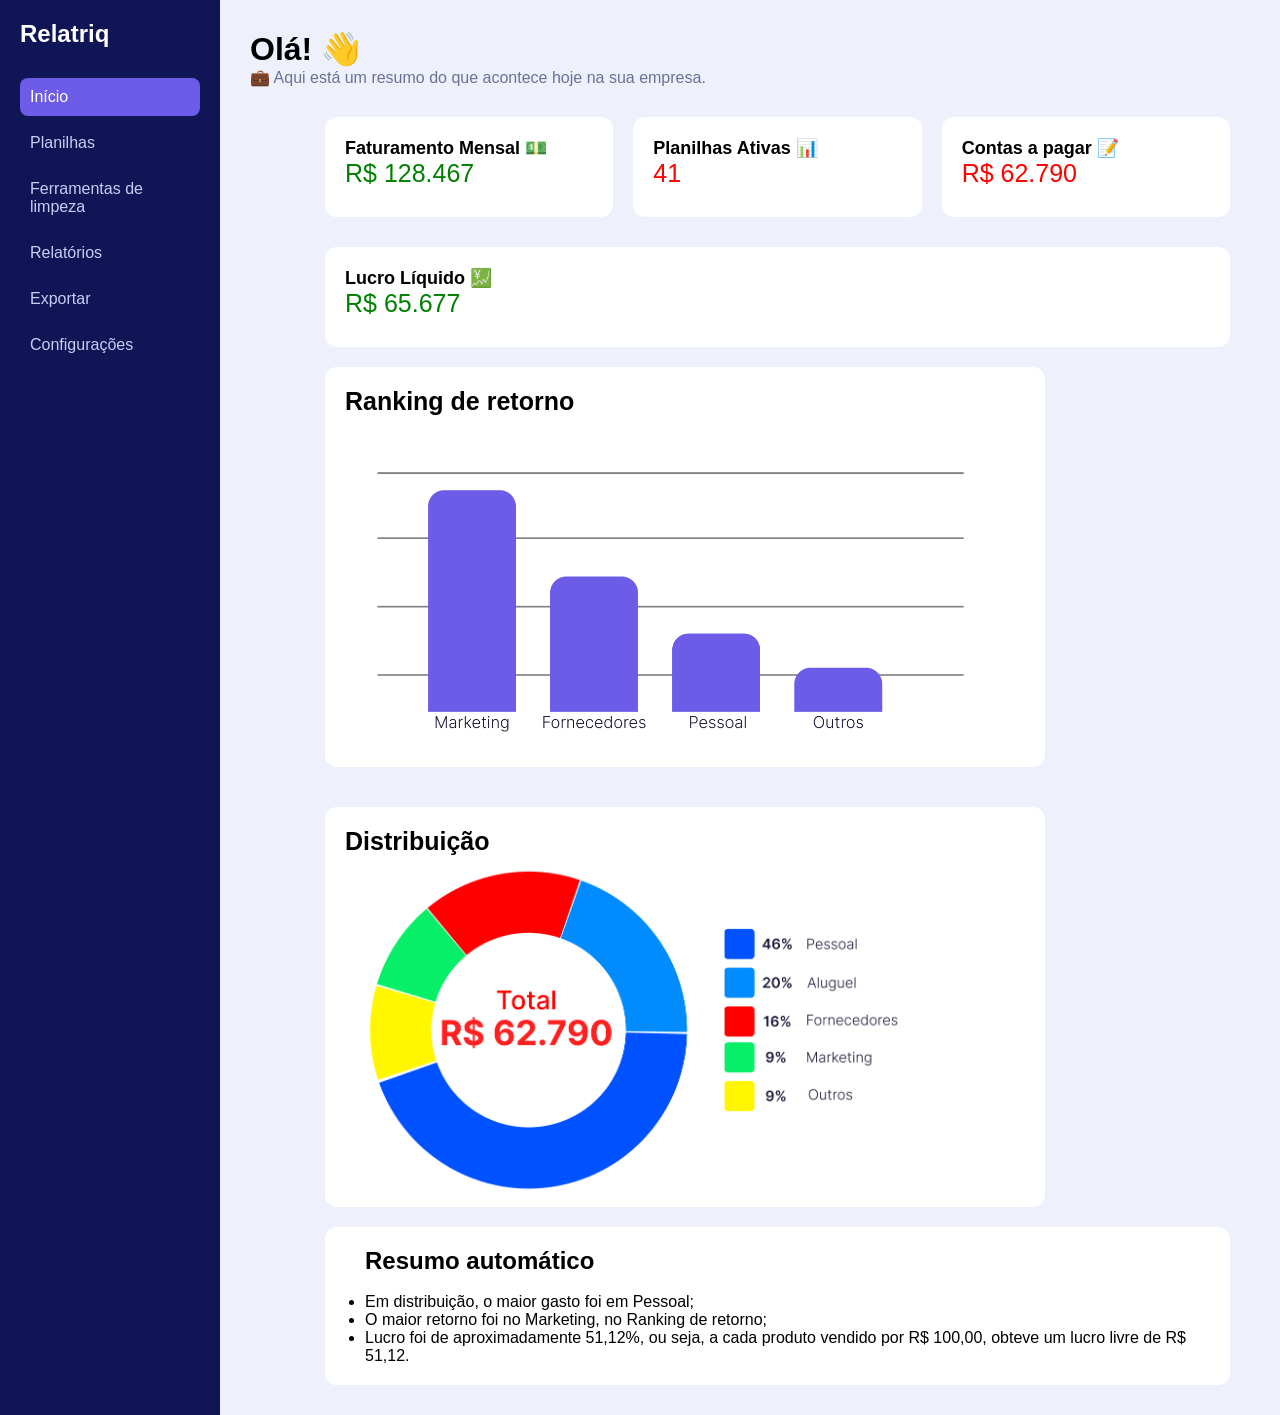
==== index.html @ 9a63e366 "coloquei nas pastas" ====
<!doctype html>
<html lang="pt-BR">
  <head>
    <meta charset="UTF-8" />
    <meta name="viewport" content="width=device-width, initial-scale=1.0" />
    <title>Relatriq - Início</title>
    <link rel="stylesheet" href="CSS/inicio.css"/>
    <link rel="stylesheet" href="CSS/main.css"/>
  </head>

  <body>

    <input type="checkbox" id="menu-toggle" class="menu-toggle" aria-label="Abrir menu" />
    <label for="menu-toggle" class="menu-botao" aria-hidden="true"></label>
    <label for="menu-toggle" class="menu-fundo" aria-hidden="true"></label>
    <!-- Menu lateral -->
    <aside class="menu">
      <h2 class="logo">Relatriq</h2>
      <ul>
        <li><a href="index.html" class="ativo">Início</a></li>
        <li><a href="planilhas.html">Planilhas</a></li>
        <li><a href="limpeza.html">Ferramentas de limpeza</a></li>
        <li><a href="relatorio.html">Relatórios</a></li>
        <li><a href="exportar.html">Exportar</a></li>
        <li><a href="configuracoes.html">Configurações</a></li>
      </ul>
    </aside>

    <!-- Conteúdo da página -->
    <main class="conteudo">
      <h1>Olá! 👋</h1>
      <p class="subtitulo">
        💼 Aqui está um resumo do que acontece hoje na sua empresa.
      </p>

      <div class="cards-container">
          <div class="card">
            <p class="tilPrinc">Faturamento Mensal 💵</p>
            <p class="plan">R$ 128.467</p>
          </div>

          <div class="card">
            <p class="tilPrinc">Planilhas Ativas 📊</p>
            <p class="lin">41</p>
          </div>

          <div class="card">
            <p class="tilPrinc">Contas a pagar 📝</p>
            <p class="lin">R$ 62.790</p>
          </div>

          <div class="card">
            <p class="tilPrinc">Lucro Líquido 💹</p>
            <p class="plan">R$ 65.677</p>
          </div>
      </div>



      <div class="caixaSupe-fundo">
        <div class="caixaSupe">
          <p class="tilQua">Ranking de retorno</p>
          <img src="assets/Ranking_de_retorno.png" alt="Imagem provisoria de gravico de colunas" class="img">
        </div>

        <div class="caixaSupe">
          <p class="tilQua">Distribuição</p>
          <img src="assets/Grafico_provisorio.png" alt="Imagem provisoria de grafico de pizza" class="img">
        </div>
     </div>

      <div class="caixaInfe">
        <div class="texto">
        <h2>Resumo automático</h2><br>
          <ul>
            <li> Em distribuição, o maior gasto foi em Pessoal;</li>
            <li> O maior retorno foi no Marketing, no Ranking de retorno;</li>
            <li> Lucro foi de aproximadamente 51,12%, ou seja, a cada produto vendido por R$ 100,00, obteve um lucro livre de R$ 51,12.</li>
          </ul>
        </div>
      </div>
      

    </main>
  </body>
</html>
---- CSS/inicio.css ----
.menu {
  color: rgb(130, 0, 252);
}



.cards-container {
  display: flex; /*coloca os cards lado a lado*/
  flex-wrap: wrap; /* se não couber, passa para a linha de baixo*/
  gap: 20px; /* ajusta o espaço entre os quadrados*/
  margin-left: 75px; /* ajusta a distância do quadrado para a esquerda*/
  
}



.card {
  background-color: white; /*Cor do fundo dos quadrados*/
  width: 350px; /*Largura fixa do quadrado*/
  height: 100px; /*Altura fixa do quadrado*/
  padding: 20px; /*Aqui ajusta o tamanho do quadrado*/
  border-radius: 12px; /*Aqui é para deixar a borda arredondada*/
  margin-top: 10px; /*Aqui é a distância dos quadrados*/
  transition: 0.5s; /*Aqui é para deixar o quadrado mais suave quando passar o mouse por cima*/
}



.card:hover{
    scale: 105%; /*Aqui é para aumentar o tamanho do quadrado quando passar o mouse por cima*/
    box-shadow: 
      2px /*deslocamento horizontal (0 deixa a sombra centralizada)*/
      2px /*deslocamento vertical (empurra a sombra para baixo)*/
      5px /*desfoque (quanto maior, mais suave e espalhada)*/
      rgb(130, 0, 252); /*Cor*/
}



.tilPrinc{ /*Esta classe é para deixar a frase "Planilhas carregadas" em negrito*/

    font-weight: bold; /*deixa a frase em negrito*/
    font-size: 18px; /*aqui é para aumentar o tamanho da frase*/
}



.plan{ /*Esta classe é para deixar a frase "3" e a "100%"em verde*/

  color: green; /*deixa a frase em verde*/
  font-size: 25px; /*aqui é para aumentar o tamanho da frase*/
}



.lin{ /*Esta classe é para deixar a frase "41" e a "3" em vermelho*/

  color: red; /*deixa a frase em vermelho*/
  font-size: 25px; /*aqui é para aumentar o tamanho da frase*/
}



.caixaInfe {
    background-color: white; /*Cor do fundo dos quadrados*/
    width: 1440px; /*Largura fixa do quadrado*/
    height: 140px; /*Altura fixa do quadrado*/
    padding: 20px; /*Aqui ajusta o tamanho do quadrado*/
    border-radius: 12px; /*Aqui é para deixar a borda arredondada*/
    margin-top: 20px; /*Aqui é a distância dos quadrados (de cima para baixo)*/
    margin-left: 75px; /*Aqui é a distância do quadrado para a esquerda*/
     transition: 0.5s; /*Aqui é para deixar o quadrado mais suave quando passar o mouse por cima*/
}



.texto{ /*Aqui é para ajustar o texto do resumo automático*/

  margin-left: 20px; /*Aqui é a distância do texto para a esquerda*/

}



.caixaInfe:hover{

  scale: 105%; /*Aqui é para aumentar o tamanho do texto quando passar o mouse por cima*/
  box-shadow: 
      2px /*deslocamento horizontal (0 deixa a sombra centralizada)*/
      2px /*deslocamento vertical (empurra a sombra para baixo)*/
      5px /*desfoque (quanto maior, mais suave e espalhada)*/
      rgb(130, 0, 252); /*Cor*/

}


.caixaSupe-fundo{
  display: flex; /*coloca os cards lado a lado*/
  flex-wrap: wrap; /* se não couber, passa para a linha de baixo*/
  gap: 20px; /* ajusta o espaço entre os quadrados*/
  margin-left: 75px; /* ajusta a distância do quadrado para a esquerda*/
}

.caixaSupe {
  background-color: white; /*Cor do fundo dos quadrados*/
    width: 720px; /*Largura fixa do quadrado*/
    height: 400px; /*Altura fixa do quadrado*/
    padding: 20px; /*Aqui ajusta o tamanho do quadrado*/
    border-radius: 12px; /*Aqui é para deixar a borda arredondada*/
    margin-top: 20px; /*Aqui é a distância dos quadrados*/
    margin-left: 0px; /*Aqui é a distância do quadrado para a esquerda*/
     transition: 0.5s; /*Aqui é para deixar o quadrado mais suave quando passar o mouse por cima*/
}

.caixaSupe:hover{
  scale: 105%;
    box-shadow: 
      2px /*deslocamento horizontal (0 deixa a sombra centralizada)*/
      2px /*deslocamento vertical (empurra a sombra para baixo)*/
      5px /*desfoque (quanto maior, mais suave e espalhada)*/
      rgb(130, 0, 252); /*Cor*/
}

.tilQua{
  font-weight: bold;
  font-size: 25px;
}

.img{
  height: 340px;
}

/* ==================================================================================================================================================
                                                                     ATENÇÃO:                                       
                                                        A PARTIR DAQUI É A RESPONSIVIDADE!!!!!
                                                                   FAVOR NÃO MEXER
   ================================================================================================================================================== */

/* ---------- Menu hambúrguer: escondido no desktop ---------- */
.menu-botao,
.menu-fundo {
  display: none;
}

/* checkbox que controla o menu (invisível, mas acessível pelo teclado) */
.menu-toggle {
  position: fixed;
  opacity: 0;
  pointer-events: none;
}


/* ---------- Telas até 1600px (notebooks e monitores menores) ---------- */
@media (max-width: 1600px) {

  .cards-container,
  .caixaSupe-fundo {
    margin-right: 20px;
  }

  /* Cards dividem a linha igualmente, em vez de largura fixa de 350px */
  .card {
    box-sizing: border-box;
    width: auto;
    flex: 1 1 220px;
  }

  /* Caixas de cima: duas lado a lado, ocupando o espaço disponível */
  .caixaSupe {
    box-sizing: border-box;
    width: auto;
    flex: 1 1 320px;
    max-width: 720px;
  }

  /* Caixa de baixo: deixa de ter 1440px fixos */
  .caixaInfe {
    box-sizing: border-box;
    width: auto;
    max-width: 1440px;
    height: auto;
    min-height: 140px;
    margin-right: 20px;
  }
}


/* ---------- Tablets (até 1024px) ---------- */
@media (max-width: 1024px) {

  /* As caixas de cima passam a ocupar a linha inteira, uma embaixo da outra */
  .caixaSupe {
    flex: 1 1 100%;
    max-width: none;
    height: 400px;
  }
}


/* ---------- Celulares e tablets pequenos (até 768px) ---------- */
@media (max-width: 768px) {

  /* Botão das três barrinhas */
  .menu-botao {
    display: flex;
    position: fixed;
    top: 12px;
    left: 12px;
    z-index: 1100;
    width: 44px;
    height: 44px;
    align-items: center;
    justify-content: center;
    border-radius: 10px;
    background-color: rgb(130, 0, 252);
    color: white;
    font-size: 26px;
    line-height: 1;
    cursor: pointer;
    transition: left 0.3s;
  }

  .menu-botao::before {
    content: "\2630"; /* ☰ */
  }

  /* Menu lateral vira uma gaveta que fica escondida e abre por cima do conteúdo */
  .menu {
    position: fixed !important;
    top: 0;
    left: 0;
    width: min(280px, 80vw) !important;
    height: 100vh !important;
    box-sizing: border-box;
    overflow-y: auto;
    z-index: 1000;
    transform: translateX(-100%);
    transition: transform 0.3s;
  }

  /* Garante que a gaveta tenha fundo e que os links apareçam */
  .menu {
    display: block !important;
    visibility: visible !important;
    opacity: 1 !important;
    background-color: #101654 !important;
    padding: 20px 16px !important;
  }

  .menu .logo {
    margin: 0 0 24px;
    color: rgb(130, 0, 252);
  }

  .menu ul {
    display: block !important;
    margin: 0;
    padding: 0;
    list-style: none;
  }

  .menu li {
    display: block !important;
    margin: 0 0 6px;
  }

  .menu a {
    display: block;
    padding: 10px 12px;
    border-radius: 8px;
    color: #e8e8ff !important;
    text-decoration: none;
  }

  .menu a.ativo {
    background-color: #6c5ce7;
    color: #fff !important;
  }

  /* Fundo escurecido atrás do menu aberto (clicar nele fecha o menu) */
  .menu-fundo {
    display: block;
    position: fixed;
    inset: 0;
    z-index: 900;
    background-color: rgba(0, 0, 0, 0.5);
    opacity: 0;
    pointer-events: none;
    transition: opacity 0.3s;
  }

  /* Estado "aberto" */
  .menu-toggle:checked ~ .menu {
    transform: translateX(0);
  }

  .menu-toggle:checked ~ .menu-fundo {
    opacity: 1;
    pointer-events: auto;
  }

  .menu-toggle:checked ~ .menu-botao {
    left: calc(min(280px, 80vw) - 56px);
  }

  .menu-toggle:checked ~ .menu-botao::before {
    content: "\2715"; /* ✕ */
  }

  .menu-toggle:focus-visible ~ .menu-botao {
    outline: 3px solid #fff;
    outline-offset: 2px;
    box-shadow: 0 0 0 5px rgb(130, 0, 252);
  }

  /* Conteúdo ocupa a tela toda (sem o espaço do menu lateral) */
  .conteudo {
    margin-left: 0 !important;
    width: 100% !important;
    box-sizing: border-box;
    padding: 70px 20px 20px; /* espaço em cima para o botão do menu */
  }

  .cards-container,
  .caixaSupe-fundo,
  .caixaInfe {
    margin-left: 0;
    margin-right: 0;
  }

  /* Um card por linha */
  .card {
    flex: 1 1 100%;
    height: auto;
    min-height: 100px;
  }

  .caixaSupe {
    height: 300px;
  }

  /* No toque não existe "hover", e o aumento de 105% causaria rolagem lateral */
  .card:hover,
  .caixaInfe:hover {
    scale: 100%;
  }

  .texto {
    margin-left: 0;
  }
}


/* ---------- Celulares pequenos (até 480px) ---------- */
@media (max-width: 480px) {

  .conteudo {
    padding: 15px;
  }

  .card,
  .caixaSupe,
  .caixaInfe {
    padding: 15px;
  }

  .tilPrinc {
    font-size: 16px;
  }

  .plan,
  .lin {
    font-size: 22px;
  }

  .caixaSupe {
    height: 250px;
  }
}
---- CSS/main.css ----
/* Tira os espaços padrão do navegador */
* {
    margin: 0;
    padding: 0;
    box-sizing: border-box;
}

/* Fonte e cor de fundo da página */
body {
    font-family: Arial, sans-serif;
    background-color: #eef1fb;
    display: flex;
}

/* Menu lateral */
.menu {
    width: 220px;   
    min-height: 100vh;
    background-color: #0f1555;
    color: white;
    padding: 20px;
}

.logo {
    margin-bottom: 30px;
}

.menu ul {
    list-style: none;
}

.menu li {
    margin-bottom: 8px;
}

.menu a {
    display: block;
    color: #c9cef5;
    text-decoration: none;
    padding: 10px;
    border-radius: 8px;
}

.menu a:hover {
    background-color: #1f2a8a;
}

.menu a.ativo {
    background-color: #6c5ce7;
    color: white;
}

/* Área do conteúdo */
.conteudo {
    flex: 1;
    padding: 30px;
}

.subtitulo {
    color: #6b7194;
    margin-bottom: 20px;
}

/* Caixa branca */


/* Cabeçalho de página */
.topo-pagina {
    display: flex;
    justify-content: space-between;
    align-items: center;
    margin-bottom: 20px;
}

/* Botões */
.botao {
    background-color: #6c5ce7;
    color: white;
    border: none;
    padding: 10px 16px;
    border-radius: 8px;
    cursor: pointer;
    font-size: 14px;
}

.botao:hover {
    opacity: 0.85;
}

.botao-claro {
    background-color: white;
    color: #111a3a;
    border: 1px solid #e1e5f5;
}

.grupo-botoes {
    display: flex;
    gap: 10px;
    flex-wrap: wrap;
}

/* Tabelas */
table {
    width: 100%;
    border-collapse: collapse;
}

th {
    text-align: left;
    color: #6b7194;
    font-size: 13px;
    padding: 10px;
    border-bottom: 1px solid #e1e5f5;
}

td {
    padding: 10px;
    font-size: 14px;
    border-bottom: 1px solid #eef1fb;
}

.status {
    background-color: #d7f5e3;
    color: #15803d;
    padding: 3px 10px;
    border-radius: 999px;
    font-size: 12px;
}

.sucesso {
    color: #15803d;
    font-size: 14px;
    margin-top: 12px;
}

select {
    padding: 8px;
    border: 1px solid #e1e5f5;
    border-radius: 8px;
    background-color: white;
}
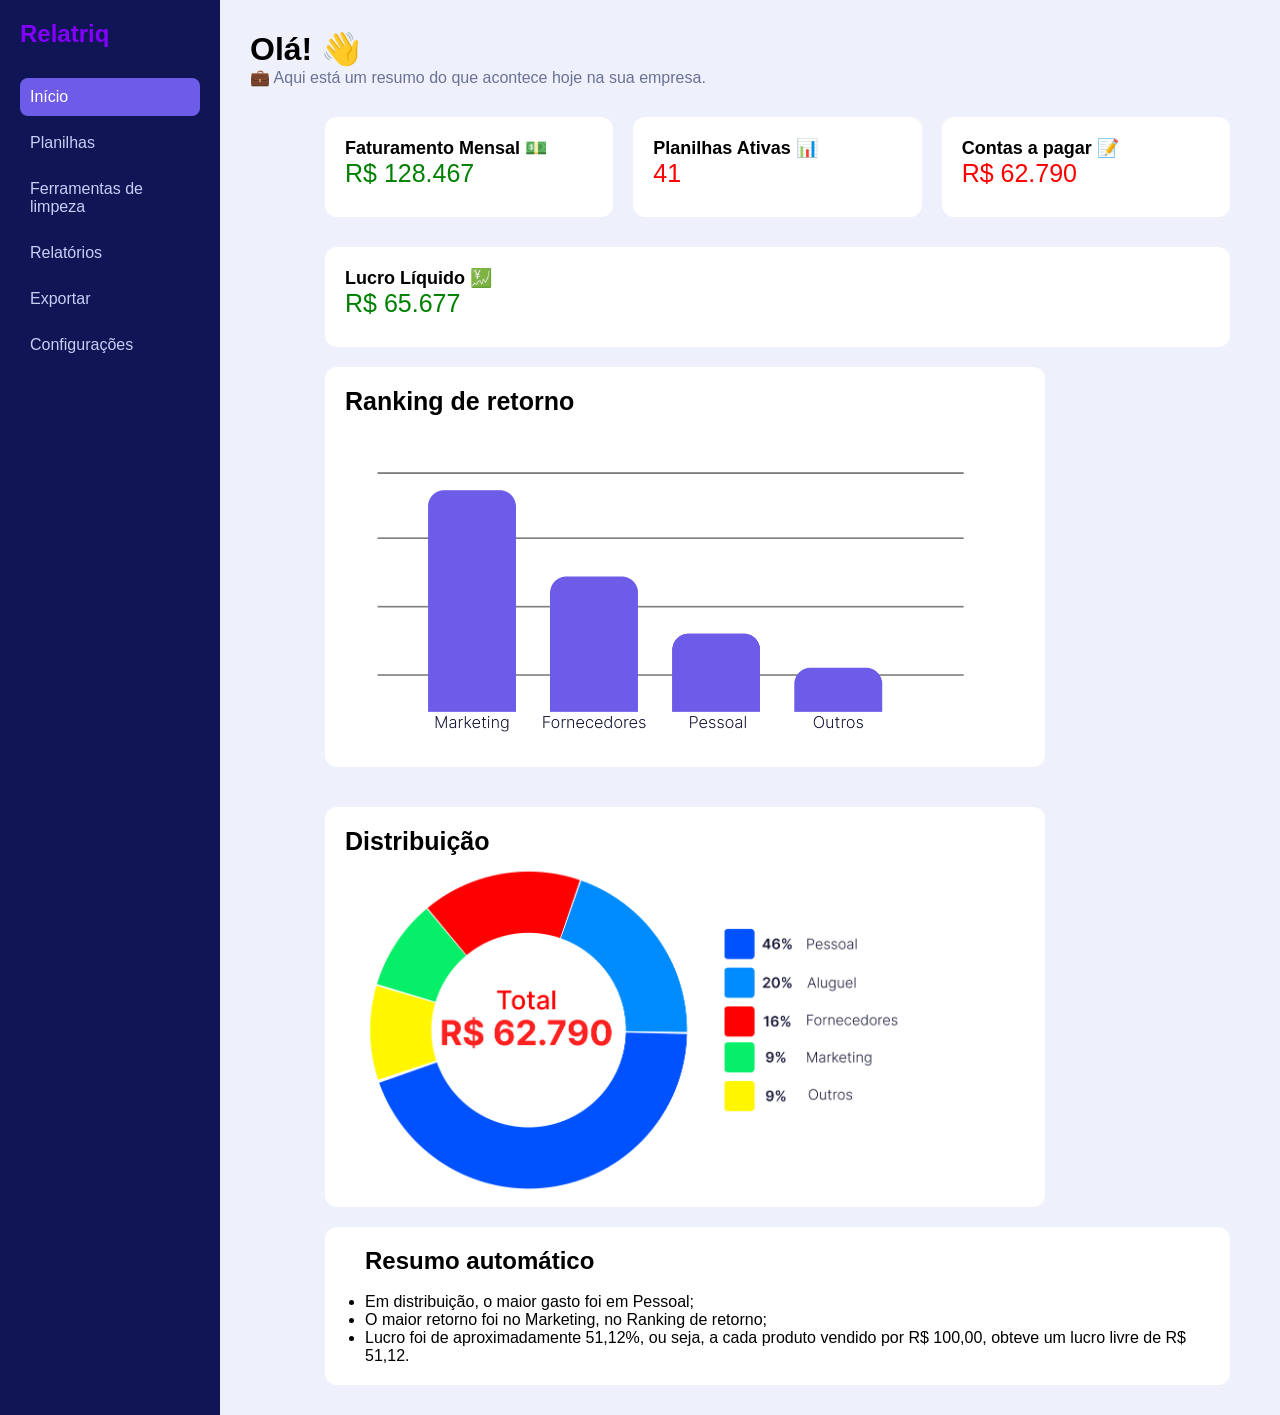
==== commit ac4f0b22: "Update index.html" ====
--- a/index.html
+++ b/index.html
@@ -4,8 +4,8 @@
     <meta charset="UTF-8" />
     <meta name="viewport" content="width=device-width, initial-scale=1.0" />
     <title>Relatriq - Início</title>
-    <link rel="stylesheet" href="CSS/inicio.css"/>
-    <link rel="stylesheet" href="CSS/main.css"/>
+    <link rel="stylesheet" href="main.css" />
+    <link rel="stylesheet" href="inicio.css" />
   </head>
 
   <body>
@@ -13,7 +13,6 @@
     <input type="checkbox" id="menu-toggle" class="menu-toggle" aria-label="Abrir menu" />
     <label for="menu-toggle" class="menu-botao" aria-hidden="true"></label>
     <label for="menu-toggle" class="menu-fundo" aria-hidden="true"></label>
-    <!-- Menu lateral -->
     <aside class="menu">
       <h2 class="logo">Relatriq</h2>
       <ul>
@@ -26,7 +25,6 @@
       </ul>
     </aside>
 
-    <!-- Conteúdo da página -->
     <main class="conteudo">
       <h1>Olá! 👋</h1>
       <p class="subtitulo">
--- a/main.css
+++ b/main.css
@@ -0,0 +1,141 @@
+/* Tira os espaços padrão do navegador */
+* {
+    margin: 0;
+    padding: 0;
+    box-sizing: border-box;
+}
+
+/* Fonte e cor de fundo da página */
+body {
+    font-family: Arial, sans-serif;
+    background-color: #eef1fb;
+    display: flex;
+}
+
+/* Menu lateral */
+.menu {
+    width: 220px;   
+    min-height: 100vh;
+    background-color: #0f1555;
+    color: white;
+    padding: 20px;
+}
+
+.logo {
+    margin-bottom: 30px;
+}
+
+.menu ul {
+    list-style: none;
+}
+
+.menu li {
+    margin-bottom: 8px;
+}
+
+.menu a {
+    display: block;
+    color: #c9cef5;
+    text-decoration: none;
+    padding: 10px;
+    border-radius: 8px;
+}
+
+.menu a:hover {
+    background-color: #1f2a8a;
+}
+
+.menu a.ativo {
+    background-color: #6c5ce7;
+    color: white;
+}
+
+/* Área do conteúdo */
+.conteudo {
+    flex: 1;
+    padding: 30px;
+}
+
+.subtitulo {
+    color: #6b7194;
+    margin-bottom: 20px;
+}
+
+/* Caixa branca */
+
+
+/* Cabeçalho de página */
+.topo-pagina {
+    display: flex;
+    justify-content: space-between;
+    align-items: center;
+    margin-bottom: 20px;
+}
+
+/* Botões */
+.botao {
+    background-color: #6c5ce7;
+    color: white;
+    border: none;
+    padding: 10px 16px;
+    border-radius: 8px;
+    cursor: pointer;
+    font-size: 14px;
+}
+
+.botao:hover {
+    opacity: 0.85;
+}
+
+.botao-claro {
+    background-color: white;
+    color: #111a3a;
+    border: 1px solid #e1e5f5;
+}
+
+.grupo-botoes {
+    display: flex;
+    gap: 10px;
+    flex-wrap: wrap;
+}
+
+/* Tabelas */
+table {
+    width: 100%;
+    border-collapse: collapse;
+}
+
+th {
+    text-align: left;
+    color: #6b7194;
+    font-size: 13px;
+    padding: 10px;
+    border-bottom: 1px solid #e1e5f5;
+}
+
+td {
+    padding: 10px;
+    font-size: 14px;
+    border-bottom: 1px solid #eef1fb;
+}
+
+.status {
+    background-color: #d7f5e3;
+    color: #15803d;
+    padding: 3px 10px;
+    border-radius: 999px;
+    font-size: 12px;
+}
+
+.sucesso {
+    color: #15803d;
+    font-size: 14px;
+    margin-top: 12px;
+}
+
+select {
+    padding: 8px;
+    border: 1px solid #e1e5f5;
+    border-radius: 8px;
+    background-color: white;
+}
--- a/inicio.css
+++ b/inicio.css
@@ -0,0 +1,379 @@
+.menu {
+  color: rgb(130, 0, 252);
+}
+
+
+
+.cards-container {
+  display: flex; /*coloca os cards lado a lado*/
+  flex-wrap: wrap; /* se não couber, passa para a linha de baixo*/
+  gap: 20px; /* ajusta o espaço entre os quadrados*/
+  margin-left: 75px; /* ajusta a distância do quadrado para a esquerda*/
+  
+}
+
+
+
+.card {
+  background-color: white; /*Cor do fundo dos quadrados*/
+  width: 350px; /*Largura fixa do quadrado*/
+  height: 100px; /*Altura fixa do quadrado*/
+  padding: 20px; /*Aqui ajusta o tamanho do quadrado*/
+  border-radius: 12px; /*Aqui é para deixar a borda arredondada*/
+  margin-top: 10px; /*Aqui é a distância dos quadrados*/
+  transition: 0.5s; /*Aqui é para deixar o quadrado mais suave quando passar o mouse por cima*/
+}
+
+
+
+.card:hover{
+    scale: 105%; /*Aqui é para aumentar o tamanho do quadrado quando passar o mouse por cima*/
+    box-shadow: 
+      2px /*deslocamento horizontal (0 deixa a sombra centralizada)*/
+      2px /*deslocamento vertical (empurra a sombra para baixo)*/
+      5px /*desfoque (quanto maior, mais suave e espalhada)*/
+      rgb(130, 0, 252); /*Cor*/
+}
+
+
+
+.tilPrinc{ /*Esta classe é para deixar a frase "Planilhas carregadas" em negrito*/
+
+    font-weight: bold; /*deixa a frase em negrito*/
+    font-size: 18px; /*aqui é para aumentar o tamanho da frase*/
+}
+
+
+
+.plan{ /*Esta classe é para deixar a frase "3" e a "100%"em verde*/
+
+  color: green; /*deixa a frase em verde*/
+  font-size: 25px; /*aqui é para aumentar o tamanho da frase*/
+}
+
+
+
+.lin{ /*Esta classe é para deixar a frase "41" e a "3" em vermelho*/
+
+  color: red; /*deixa a frase em vermelho*/
+  font-size: 25px; /*aqui é para aumentar o tamanho da frase*/
+}
+
+
+
+.caixaInfe {
+    background-color: white; /*Cor do fundo dos quadrados*/
+    width: 1440px; /*Largura fixa do quadrado*/
+    height: 140px; /*Altura fixa do quadrado*/
+    padding: 20px; /*Aqui ajusta o tamanho do quadrado*/
+    border-radius: 12px; /*Aqui é para deixar a borda arredondada*/
+    margin-top: 20px; /*Aqui é a distância dos quadrados (de cima para baixo)*/
+    margin-left: 75px; /*Aqui é a distância do quadrado para a esquerda*/
+     transition: 0.5s; /*Aqui é para deixar o quadrado mais suave quando passar o mouse por cima*/
+}
+
+
+
+.texto{ /*Aqui é para ajustar o texto do resumo automático*/
+
+  margin-left: 20px; /*Aqui é a distância do texto para a esquerda*/
+
+}
+
+
+
+.caixaInfe:hover{
+
+  scale: 105%; /*Aqui é para aumentar o tamanho do texto quando passar o mouse por cima*/
+  box-shadow: 
+      2px /*deslocamento horizontal (0 deixa a sombra centralizada)*/
+      2px /*deslocamento vertical (empurra a sombra para baixo)*/
+      5px /*desfoque (quanto maior, mais suave e espalhada)*/
+      rgb(130, 0, 252); /*Cor*/
+
+}
+
+
+.caixaSupe-fundo{
+  display: flex; /*coloca os cards lado a lado*/
+  flex-wrap: wrap; /* se não couber, passa para a linha de baixo*/
+  gap: 20px; /* ajusta o espaço entre os quadrados*/
+  margin-left: 75px; /* ajusta a distância do quadrado para a esquerda*/
+}
+
+.caixaSupe {
+  background-color: white; /*Cor do fundo dos quadrados*/
+    width: 720px; /*Largura fixa do quadrado*/
+    height: 400px; /*Altura fixa do quadrado*/
+    padding: 20px; /*Aqui ajusta o tamanho do quadrado*/
+    border-radius: 12px; /*Aqui é para deixar a borda arredondada*/
+    margin-top: 20px; /*Aqui é a distância dos quadrados*/
+    margin-left: 0px; /*Aqui é a distância do quadrado para a esquerda*/
+     transition: 0.5s; /*Aqui é para deixar o quadrado mais suave quando passar o mouse por cima*/
+}
+
+.caixaSupe:hover{
+  scale: 105%;
+    box-shadow: 
+      2px /*deslocamento horizontal (0 deixa a sombra centralizada)*/
+      2px /*deslocamento vertical (empurra a sombra para baixo)*/
+      5px /*desfoque (quanto maior, mais suave e espalhada)*/
+      rgb(130, 0, 252); /*Cor*/
+}
+
+.tilQua{
+  font-weight: bold;
+  font-size: 25px;
+}
+
+.img{
+  height: 340px;
+}
+
+/* ==================================================================================================================================================
+                                                                     ATENÇÃO:                                       
+                                                        A PARTIR DAQUI É A RESPONSIVIDADE!!!!!
+                                                                   FAVOR NÃO MEXER
+   ================================================================================================================================================== */
+
+/* ---------- Menu hambúrguer: escondido no desktop ---------- */
+.menu-botao,
+.menu-fundo {
+  display: none;
+}
+
+/* checkbox que controla o menu (invisível, mas acessível pelo teclado) */
+.menu-toggle {
+  position: fixed;
+  opacity: 0;
+  pointer-events: none;
+}
+
+
+/* ---------- Telas até 1600px (notebooks e monitores menores) ---------- */
+@media (max-width: 1600px) {
+
+  .cards-container,
+  .caixaSupe-fundo {
+    margin-right: 20px;
+  }
+
+  /* Cards dividem a linha igualmente, em vez de largura fixa de 350px */
+  .card {
+    box-sizing: border-box;
+    width: auto;
+    flex: 1 1 220px;
+  }
+
+  /* Caixas de cima: duas lado a lado, ocupando o espaço disponível */
+  .caixaSupe {
+    box-sizing: border-box;
+    width: auto;
+    flex: 1 1 320px;
+    max-width: 720px;
+  }
+
+  /* Caixa de baixo: deixa de ter 1440px fixos */
+  .caixaInfe {
+    box-sizing: border-box;
+    width: auto;
+    max-width: 1440px;
+    height: auto;
+    min-height: 140px;
+    margin-right: 20px;
+  }
+}
+
+
+/* ---------- Tablets (até 1024px) ---------- */
+@media (max-width: 1024px) {
+
+  /* As caixas de cima passam a ocupar a linha inteira, uma embaixo da outra */
+  .caixaSupe {
+    flex: 1 1 100%;
+    max-width: none;
+    height: 400px;
+  }
+}
+
+
+/* ---------- Celulares e tablets pequenos (até 768px) ---------- */
+@media (max-width: 768px) {
+
+  /* Botão das três barrinhas */
+  .menu-botao {
+    display: flex;
+    position: fixed;
+    top: 12px;
+    left: 12px;
+    z-index: 1100;
+    width: 44px;
+    height: 44px;
+    align-items: center;
+    justify-content: center;
+    border-radius: 10px;
+    background-color: rgb(130, 0, 252);
+    color: white;
+    font-size: 26px;
+    line-height: 1;
+    cursor: pointer;
+    transition: left 0.3s;
+  }
+
+  .menu-botao::before {
+    content: "\2630"; /* ☰ */
+  }
+
+  /* Menu lateral vira uma gaveta que fica escondida e abre por cima do conteúdo */
+  .menu {
+    position: fixed !important;
+    top: 0;
+    left: 0;
+    width: min(280px, 80vw) !important;
+    height: 100vh !important;
+    box-sizing: border-box;
+    overflow-y: auto;
+    z-index: 1000;
+    transform: translateX(-100%);
+    transition: transform 0.3s;
+  }
+
+  /* Garante que a gaveta tenha fundo e que os links apareçam */
+  .menu {
+    display: block !important;
+    visibility: visible !important;
+    opacity: 1 !important;
+    background-color: #101654 !important;
+    padding: 20px 16px !important;
+  }
+
+  .menu .logo {
+    margin: 0 0 24px;
+    color: rgb(130, 0, 252);
+  }
+
+  .menu ul {
+    display: block !important;
+    margin: 0;
+    padding: 0;
+    list-style: none;
+  }
+
+  .menu li {
+    display: block !important;
+    margin: 0 0 6px;
+  }
+
+  .menu a {
+    display: block;
+    padding: 10px 12px;
+    border-radius: 8px;
+    color: #e8e8ff !important;
+    text-decoration: none;
+  }
+
+  .menu a.ativo {
+    background-color: #6c5ce7;
+    color: #fff !important;
+  }
+
+  /* Fundo escurecido atrás do menu aberto (clicar nele fecha o menu) */
+  .menu-fundo {
+    display: block;
+    position: fixed;
+    inset: 0;
+    z-index: 900;
+    background-color: rgba(0, 0, 0, 0.5);
+    opacity: 0;
+    pointer-events: none;
+    transition: opacity 0.3s;
+  }
+
+  /* Estado "aberto" */
+  .menu-toggle:checked ~ .menu {
+    transform: translateX(0);
+  }
+
+  .menu-toggle:checked ~ .menu-fundo {
+    opacity: 1;
+    pointer-events: auto;
+  }
+
+  .menu-toggle:checked ~ .menu-botao {
+    left: calc(min(280px, 80vw) - 56px);
+  }
+
+  .menu-toggle:checked ~ .menu-botao::before {
+    content: "\2715"; /* ✕ */
+  }
+
+  .menu-toggle:focus-visible ~ .menu-botao {
+    outline: 3px solid #fff;
+    outline-offset: 2px;
+    box-shadow: 0 0 0 5px rgb(130, 0, 252);
+  }
+
+  /* Conteúdo ocupa a tela toda (sem o espaço do menu lateral) */
+  .conteudo {
+    margin-left: 0 !important;
+    width: 100% !important;
+    box-sizing: border-box;
+    padding: 70px 20px 20px; /* espaço em cima para o botão do menu */
+  }
+
+  .cards-container,
+  .caixaSupe-fundo,
+  .caixaInfe {
+    margin-left: 0;
+    margin-right: 0;
+  }
+
+  /* Um card por linha */
+  .card {
+    flex: 1 1 100%;
+    height: auto;
+    min-height: 100px;
+  }
+
+  .caixaSupe {
+    height: 300px;
+  }
+
+  /* No toque não existe "hover", e o aumento de 105% causaria rolagem lateral */
+  .card:hover,
+  .caixaInfe:hover {
+    scale: 100%;
+  }
+
+  .texto {
+    margin-left: 0;
+  }
+}
+
+
+/* ---------- Celulares pequenos (até 480px) ---------- */
+@media (max-width: 480px) {
+
+  .conteudo {
+    padding: 15px;
+  }
+
+  .card,
+  .caixaSupe,
+  .caixaInfe {
+    padding: 15px;
+  }
+
+  .tilPrinc {
+    font-size: 16px;
+  }
+
+  .plan,
+  .lin {
+    font-size: 22px;
+  }
+
+  .caixaSupe {
+    height: 250px;
+  }
+}
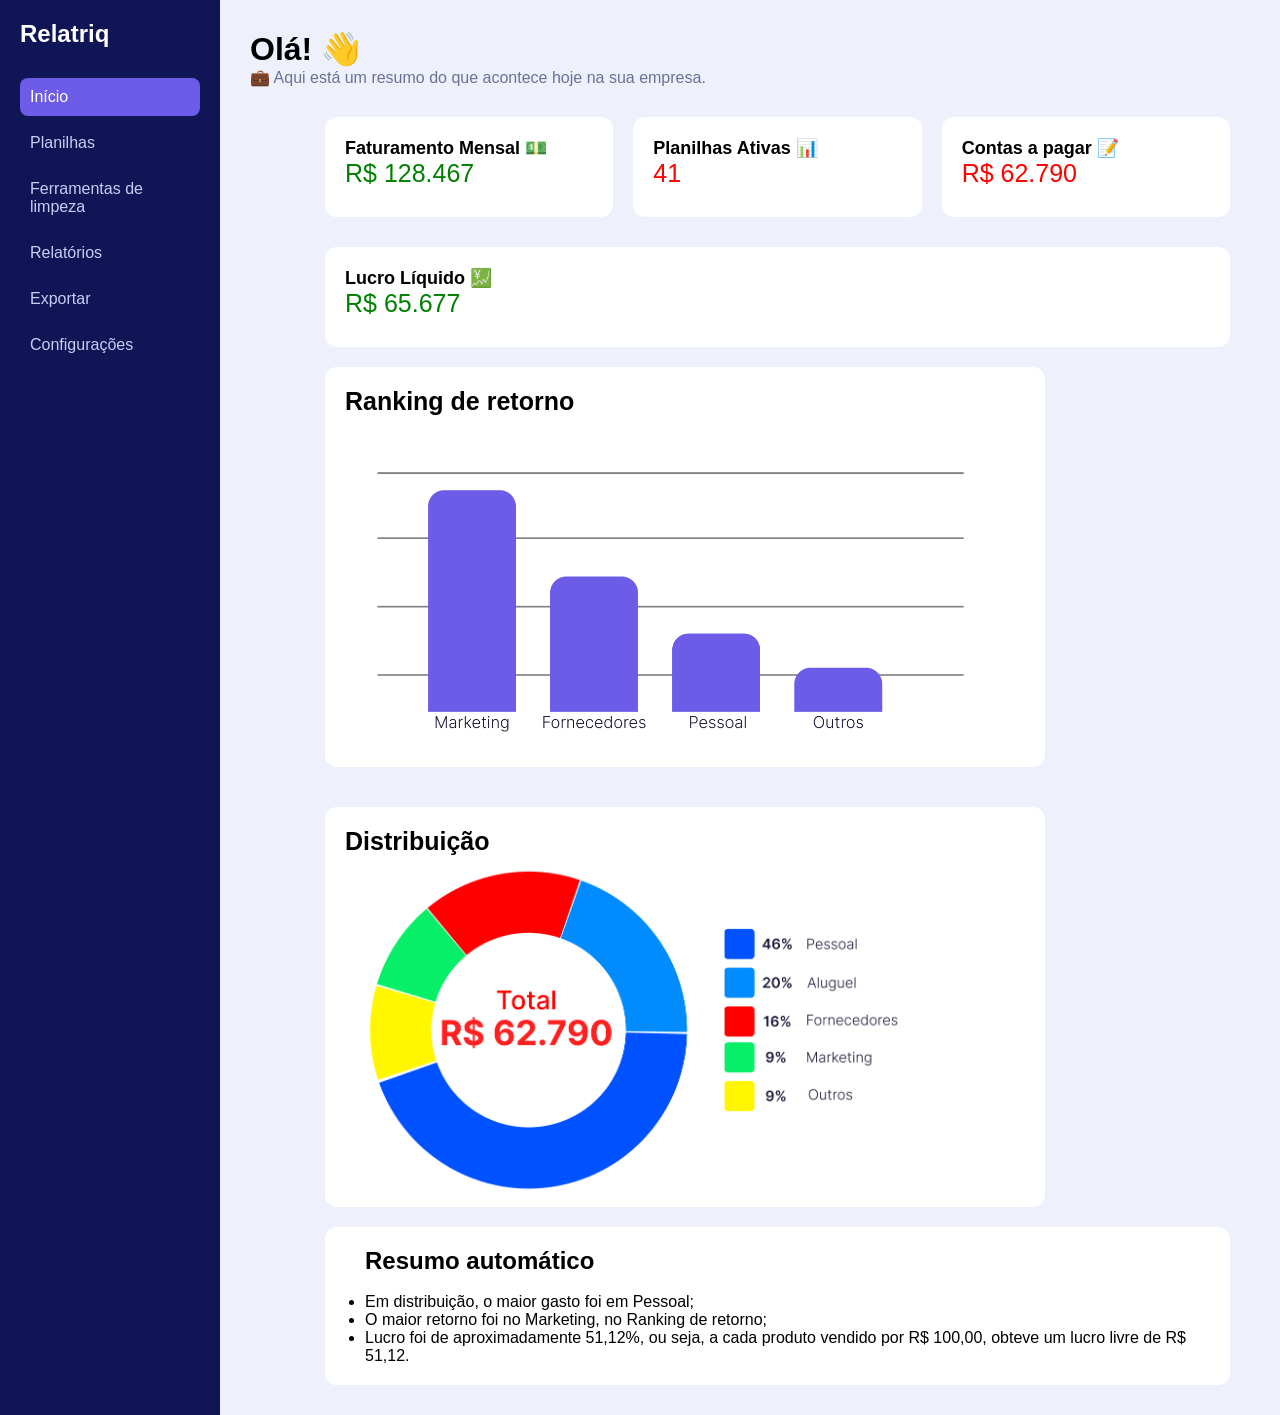
==== commit 8491fa85: "Merge branch 'main' of https://github.com/MelissaPaola/Relatriq" ====
--- a/index.html
+++ b/index.html
@@ -4,8 +4,8 @@
     <meta charset="UTF-8" />
     <meta name="viewport" content="width=device-width, initial-scale=1.0" />
     <title>Relatriq - Início</title>
-    <link rel="stylesheet" href="main.css" />
-    <link rel="stylesheet" href="inicio.css" />
+    <link rel="stylesheet" href="CSS/inicio.css"/>
+    <link rel="stylesheet" href="CSS/main.css"/>
   </head>
 
   <body>
--- a/CSS/inicio.css
+++ b/CSS/inicio.css
@@ -0,0 +1,379 @@
+.menu {
+  color: rgb(130, 0, 252);
+}
+
+
+
+.cards-container {
+  display: flex; /*coloca os cards lado a lado*/
+  flex-wrap: wrap; /* se não couber, passa para a linha de baixo*/
+  gap: 20px; /* ajusta o espaço entre os quadrados*/
+  margin-left: 75px; /* ajusta a distância do quadrado para a esquerda*/
+  
+}
+
+
+
+.card {
+  background-color: white; /*Cor do fundo dos quadrados*/
+  width: 350px; /*Largura fixa do quadrado*/
+  height: 100px; /*Altura fixa do quadrado*/
+  padding: 20px; /*Aqui ajusta o tamanho do quadrado*/
+  border-radius: 12px; /*Aqui é para deixar a borda arredondada*/
+  margin-top: 10px; /*Aqui é a distância dos quadrados*/
+  transition: 0.5s; /*Aqui é para deixar o quadrado mais suave quando passar o mouse por cima*/
+}
+
+
+
+.card:hover{
+    scale: 105%; /*Aqui é para aumentar o tamanho do quadrado quando passar o mouse por cima*/
+    box-shadow: 
+      2px /*deslocamento horizontal (0 deixa a sombra centralizada)*/
+      2px /*deslocamento vertical (empurra a sombra para baixo)*/
+      5px /*desfoque (quanto maior, mais suave e espalhada)*/
+      rgb(130, 0, 252); /*Cor*/
+}
+
+
+
+.tilPrinc{ /*Esta classe é para deixar a frase "Planilhas carregadas" em negrito*/
+
+    font-weight: bold; /*deixa a frase em negrito*/
+    font-size: 18px; /*aqui é para aumentar o tamanho da frase*/
+}
+
+
+
+.plan{ /*Esta classe é para deixar a frase "3" e a "100%"em verde*/
+
+  color: green; /*deixa a frase em verde*/
+  font-size: 25px; /*aqui é para aumentar o tamanho da frase*/
+}
+
+
+
+.lin{ /*Esta classe é para deixar a frase "41" e a "3" em vermelho*/
+
+  color: red; /*deixa a frase em vermelho*/
+  font-size: 25px; /*aqui é para aumentar o tamanho da frase*/
+}
+
+
+
+.caixaInfe {
+    background-color: white; /*Cor do fundo dos quadrados*/
+    width: 1440px; /*Largura fixa do quadrado*/
+    height: 140px; /*Altura fixa do quadrado*/
+    padding: 20px; /*Aqui ajusta o tamanho do quadrado*/
+    border-radius: 12px; /*Aqui é para deixar a borda arredondada*/
+    margin-top: 20px; /*Aqui é a distância dos quadrados (de cima para baixo)*/
+    margin-left: 75px; /*Aqui é a distância do quadrado para a esquerda*/
+     transition: 0.5s; /*Aqui é para deixar o quadrado mais suave quando passar o mouse por cima*/
+}
+
+
+
+.texto{ /*Aqui é para ajustar o texto do resumo automático*/
+
+  margin-left: 20px; /*Aqui é a distância do texto para a esquerda*/
+
+}
+
+
+
+.caixaInfe:hover{
+
+  scale: 105%; /*Aqui é para aumentar o tamanho do texto quando passar o mouse por cima*/
+  box-shadow: 
+      2px /*deslocamento horizontal (0 deixa a sombra centralizada)*/
+      2px /*deslocamento vertical (empurra a sombra para baixo)*/
+      5px /*desfoque (quanto maior, mais suave e espalhada)*/
+      rgb(130, 0, 252); /*Cor*/
+
+}
+
+
+.caixaSupe-fundo{
+  display: flex; /*coloca os cards lado a lado*/
+  flex-wrap: wrap; /* se não couber, passa para a linha de baixo*/
+  gap: 20px; /* ajusta o espaço entre os quadrados*/
+  margin-left: 75px; /* ajusta a distância do quadrado para a esquerda*/
+}
+
+.caixaSupe {
+  background-color: white; /*Cor do fundo dos quadrados*/
+    width: 720px; /*Largura fixa do quadrado*/
+    height: 400px; /*Altura fixa do quadrado*/
+    padding: 20px; /*Aqui ajusta o tamanho do quadrado*/
+    border-radius: 12px; /*Aqui é para deixar a borda arredondada*/
+    margin-top: 20px; /*Aqui é a distância dos quadrados*/
+    margin-left: 0px; /*Aqui é a distância do quadrado para a esquerda*/
+     transition: 0.5s; /*Aqui é para deixar o quadrado mais suave quando passar o mouse por cima*/
+}
+
+.caixaSupe:hover{
+  scale: 105%;
+    box-shadow: 
+      2px /*deslocamento horizontal (0 deixa a sombra centralizada)*/
+      2px /*deslocamento vertical (empurra a sombra para baixo)*/
+      5px /*desfoque (quanto maior, mais suave e espalhada)*/
+      rgb(130, 0, 252); /*Cor*/
+}
+
+.tilQua{
+  font-weight: bold;
+  font-size: 25px;
+}
+
+.img{
+  height: 340px;
+}
+
+/* ==================================================================================================================================================
+                                                                     ATENÇÃO:                                       
+                                                        A PARTIR DAQUI É A RESPONSIVIDADE!!!!!
+                                                                   FAVOR NÃO MEXER
+   ================================================================================================================================================== */
+
+/* ---------- Menu hambúrguer: escondido no desktop ---------- */
+.menu-botao,
+.menu-fundo {
+  display: none;
+}
+
+/* checkbox que controla o menu (invisível, mas acessível pelo teclado) */
+.menu-toggle {
+  position: fixed;
+  opacity: 0;
+  pointer-events: none;
+}
+
+
+/* ---------- Telas até 1600px (notebooks e monitores menores) ---------- */
+@media (max-width: 1600px) {
+
+  .cards-container,
+  .caixaSupe-fundo {
+    margin-right: 20px;
+  }
+
+  /* Cards dividem a linha igualmente, em vez de largura fixa de 350px */
+  .card {
+    box-sizing: border-box;
+    width: auto;
+    flex: 1 1 220px;
+  }
+
+  /* Caixas de cima: duas lado a lado, ocupando o espaço disponível */
+  .caixaSupe {
+    box-sizing: border-box;
+    width: auto;
+    flex: 1 1 320px;
+    max-width: 720px;
+  }
+
+  /* Caixa de baixo: deixa de ter 1440px fixos */
+  .caixaInfe {
+    box-sizing: border-box;
+    width: auto;
+    max-width: 1440px;
+    height: auto;
+    min-height: 140px;
+    margin-right: 20px;
+  }
+}
+
+
+/* ---------- Tablets (até 1024px) ---------- */
+@media (max-width: 1024px) {
+
+  /* As caixas de cima passam a ocupar a linha inteira, uma embaixo da outra */
+  .caixaSupe {
+    flex: 1 1 100%;
+    max-width: none;
+    height: 400px;
+  }
+}
+
+
+/* ---------- Celulares e tablets pequenos (até 768px) ---------- */
+@media (max-width: 768px) {
+
+  /* Botão das três barrinhas */
+  .menu-botao {
+    display: flex;
+    position: fixed;
+    top: 12px;
+    left: 12px;
+    z-index: 1100;
+    width: 44px;
+    height: 44px;
+    align-items: center;
+    justify-content: center;
+    border-radius: 10px;
+    background-color: rgb(130, 0, 252);
+    color: white;
+    font-size: 26px;
+    line-height: 1;
+    cursor: pointer;
+    transition: left 0.3s;
+  }
+
+  .menu-botao::before {
+    content: "\2630"; /* ☰ */
+  }
+
+  /* Menu lateral vira uma gaveta que fica escondida e abre por cima do conteúdo */
+  .menu {
+    position: fixed !important;
+    top: 0;
+    left: 0;
+    width: min(280px, 80vw) !important;
+    height: 100vh !important;
+    box-sizing: border-box;
+    overflow-y: auto;
+    z-index: 1000;
+    transform: translateX(-100%);
+    transition: transform 0.3s;
+  }
+
+  /* Garante que a gaveta tenha fundo e que os links apareçam */
+  .menu {
+    display: block !important;
+    visibility: visible !important;
+    opacity: 1 !important;
+    background-color: #101654 !important;
+    padding: 20px 16px !important;
+  }
+
+  .menu .logo {
+    margin: 0 0 24px;
+    color: rgb(130, 0, 252);
+  }
+
+  .menu ul {
+    display: block !important;
+    margin: 0;
+    padding: 0;
+    list-style: none;
+  }
+
+  .menu li {
+    display: block !important;
+    margin: 0 0 6px;
+  }
+
+  .menu a {
+    display: block;
+    padding: 10px 12px;
+    border-radius: 8px;
+    color: #e8e8ff !important;
+    text-decoration: none;
+  }
+
+  .menu a.ativo {
+    background-color: #6c5ce7;
+    color: #fff !important;
+  }
+
+  /* Fundo escurecido atrás do menu aberto (clicar nele fecha o menu) */
+  .menu-fundo {
+    display: block;
+    position: fixed;
+    inset: 0;
+    z-index: 900;
+    background-color: rgba(0, 0, 0, 0.5);
+    opacity: 0;
+    pointer-events: none;
+    transition: opacity 0.3s;
+  }
+
+  /* Estado "aberto" */
+  .menu-toggle:checked ~ .menu {
+    transform: translateX(0);
+  }
+
+  .menu-toggle:checked ~ .menu-fundo {
+    opacity: 1;
+    pointer-events: auto;
+  }
+
+  .menu-toggle:checked ~ .menu-botao {
+    left: calc(min(280px, 80vw) - 56px);
+  }
+
+  .menu-toggle:checked ~ .menu-botao::before {
+    content: "\2715"; /* ✕ */
+  }
+
+  .menu-toggle:focus-visible ~ .menu-botao {
+    outline: 3px solid #fff;
+    outline-offset: 2px;
+    box-shadow: 0 0 0 5px rgb(130, 0, 252);
+  }
+
+  /* Conteúdo ocupa a tela toda (sem o espaço do menu lateral) */
+  .conteudo {
+    margin-left: 0 !important;
+    width: 100% !important;
+    box-sizing: border-box;
+    padding: 70px 20px 20px; /* espaço em cima para o botão do menu */
+  }
+
+  .cards-container,
+  .caixaSupe-fundo,
+  .caixaInfe {
+    margin-left: 0;
+    margin-right: 0;
+  }
+
+  /* Um card por linha */
+  .card {
+    flex: 1 1 100%;
+    height: auto;
+    min-height: 100px;
+  }
+
+  .caixaSupe {
+    height: 300px;
+  }
+
+  /* No toque não existe "hover", e o aumento de 105% causaria rolagem lateral */
+  .card:hover,
+  .caixaInfe:hover {
+    scale: 100%;
+  }
+
+  .texto {
+    margin-left: 0;
+  }
+}
+
+
+/* ---------- Celulares pequenos (até 480px) ---------- */
+@media (max-width: 480px) {
+
+  .conteudo {
+    padding: 15px;
+  }
+
+  .card,
+  .caixaSupe,
+  .caixaInfe {
+    padding: 15px;
+  }
+
+  .tilPrinc {
+    font-size: 16px;
+  }
+
+  .plan,
+  .lin {
+    font-size: 22px;
+  }
+
+  .caixaSupe {
+    height: 250px;
+  }
+}
--- a/CSS/main.css
+++ b/CSS/main.css
@@ -0,0 +1,141 @@
+/* Tira os espaços padrão do navegador */
+* {
+    margin: 0;
+    padding: 0;
+    box-sizing: border-box;
+}
+
+/* Fonte e cor de fundo da página */
+body {
+    font-family: Arial, sans-serif;
+    background-color: #eef1fb;
+    display: flex;
+}
+
+/* Menu lateral */
+.menu {
+    width: 220px;   
+    min-height: 100vh;
+    background-color: #0f1555;
+    color: white;
+    padding: 20px;
+}
+
+.logo {
+    margin-bottom: 30px;
+}
+
+.menu ul {
+    list-style: none;
+}
+
+.menu li {
+    margin-bottom: 8px;
+}
+
+.menu a {
+    display: block;
+    color: #c9cef5;
+    text-decoration: none;
+    padding: 10px;
+    border-radius: 8px;
+}
+
+.menu a:hover {
+    background-color: #1f2a8a;
+}
+
+.menu a.ativo {
+    background-color: #6c5ce7;
+    color: white;
+}
+
+/* Área do conteúdo */
+.conteudo {
+    flex: 1;
+    padding: 30px;
+}
+
+.subtitulo {
+    color: #6b7194;
+    margin-bottom: 20px;
+}
+
+/* Caixa branca */
+
+
+/* Cabeçalho de página */
+.topo-pagina {
+    display: flex;
+    justify-content: space-between;
+    align-items: center;
+    margin-bottom: 20px;
+}
+
+/* Botões */
+.botao {
+    background-color: #6c5ce7;
+    color: white;
+    border: none;
+    padding: 10px 16px;
+    border-radius: 8px;
+    cursor: pointer;
+    font-size: 14px;
+}
+
+.botao:hover {
+    opacity: 0.85;
+}
+
+.botao-claro {
+    background-color: white;
+    color: #111a3a;
+    border: 1px solid #e1e5f5;
+}
+
+.grupo-botoes {
+    display: flex;
+    gap: 10px;
+    flex-wrap: wrap;
+}
+
+/* Tabelas */
+table {
+    width: 100%;
+    border-collapse: collapse;
+}
+
+th {
+    text-align: left;
+    color: #6b7194;
+    font-size: 13px;
+    padding: 10px;
+    border-bottom: 1px solid #e1e5f5;
+}
+
+td {
+    padding: 10px;
+    font-size: 14px;
+    border-bottom: 1px solid #eef1fb;
+}
+
+.status {
+    background-color: #d7f5e3;
+    color: #15803d;
+    padding: 3px 10px;
+    border-radius: 999px;
+    font-size: 12px;
+}
+
+.sucesso {
+    color: #15803d;
+    font-size: 14px;
+    margin-top: 12px;
+}
+
+select {
+    padding: 8px;
+    border: 1px solid #e1e5f5;
+    border-radius: 8px;
+    background-color: white;
+}
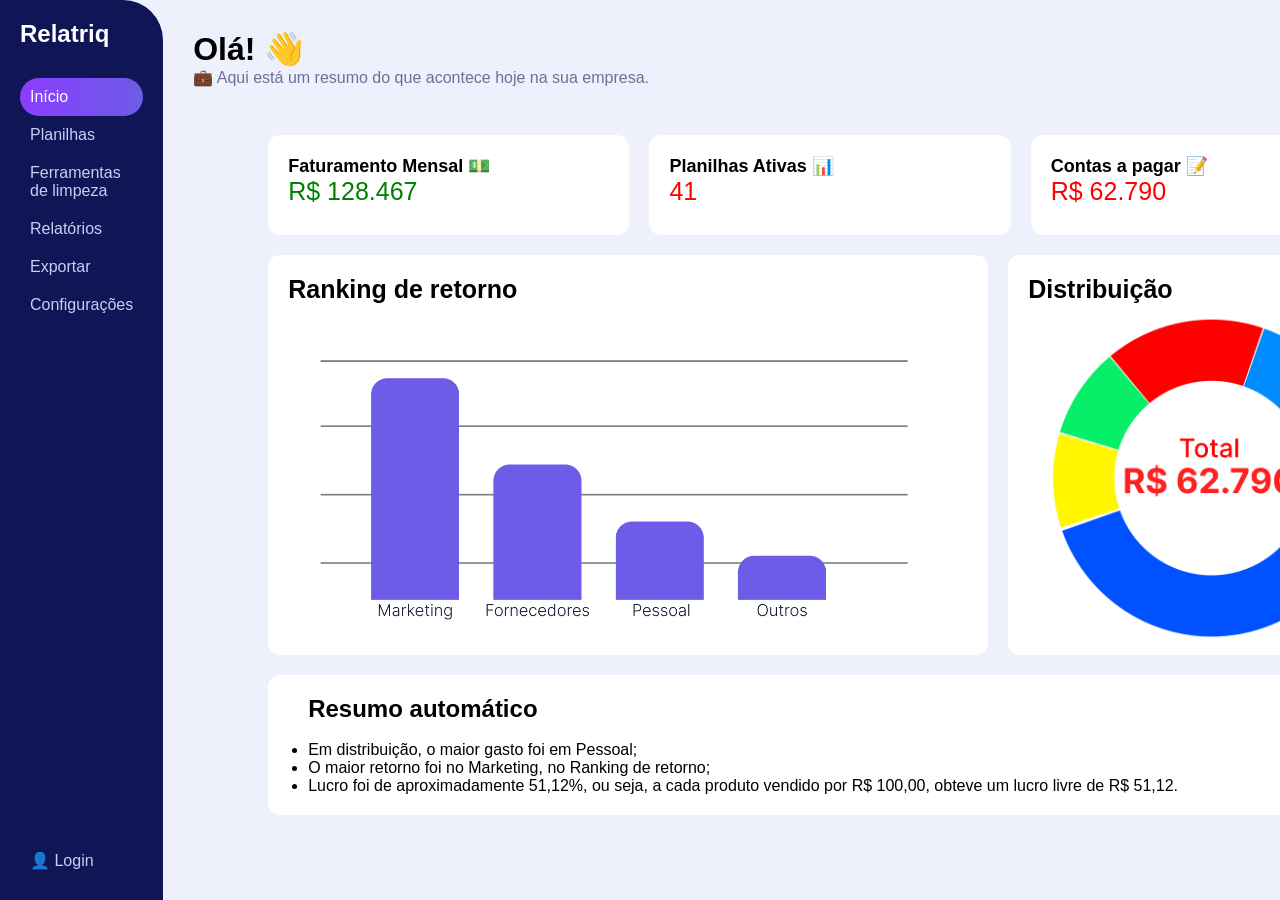
==== commit 35dfa0d1: "Arrumamos algumas coisas" ====
--- a/index.html
+++ b/index.html
@@ -16,13 +16,14 @@
     <aside class="menu">
       <h2 class="logo">Relatriq</h2>
       <ul>
-        <li><a href="index.html" class="ativo">Início</a></li>
-        <li><a href="planilhas.html">Planilhas</a></li>
-        <li><a href="limpeza.html">Ferramentas de limpeza</a></li>
-        <li><a href="relatorio.html">Relatórios</a></li>
-        <li><a href="exportar.html">Exportar</a></li>
-        <li><a href="configuracoes.html">Configurações</a></li>
+        <a href="index.html" class="ativo">Início</a>
+        <a href="planilhas.html">Planilhas</a>
+        <a href="limpeza.html">Ferramentas de limpeza</a>
+        <a href="relatorio.html">Relatórios</a>
+        <a href="exportar.html">Exportar</a>
+        <a href="configuracoes.html">Configurações</a>
       </ul>
+        <a href="#" class="login">👤 Login</a>
     </aside>
 
     <main class="conteudo">
@@ -30,6 +31,10 @@
       <p class="subtitulo">
         💼 Aqui está um resumo do que acontece hoje na sua empresa.
       </p>
+
+      <div>
+        <img src="assets/JS.svg" alt="Imagem do perfil do usuario" class="svgIcon">
+      </div>
 
       <div class="cards-container">
           <div class="card">
--- a/CSS/inicio.css
+++ b/CSS/inicio.css
@@ -128,6 +128,15 @@
 
 .img{
   height: 340px;
+  pointer-events: none;
+}
+
+.svgIcon{
+  height: 100px;
+  z-index: 99999;
+  margin-left: 1500px;
+  margin-top: -300px;
+  pointer-events: none;
 }
 
 /* ==================================================================================================================================================
--- a/CSS/main.css
+++ b/CSS/main.css
@@ -50,6 +50,21 @@
     color: white;
 }
 
+.menu {
+    display: flex;
+    flex-direction: column;
+    border-top-right-radius: 40px;
+}
+
+.menu a.ativo {
+    background: linear-gradient(90deg, #8b3dff, #6c5ce7);
+    border-radius: 999px;
+}
+
+/* Empurra o Login para o fim do menu */
+.menu .login {
+    margin-top: auto;
+}
 /* Área do conteúdo */
 .conteudo {
     flex: 1;
@@ -139,3 +154,4 @@
     border-radius: 8px;
     background-color: white;
 }
+
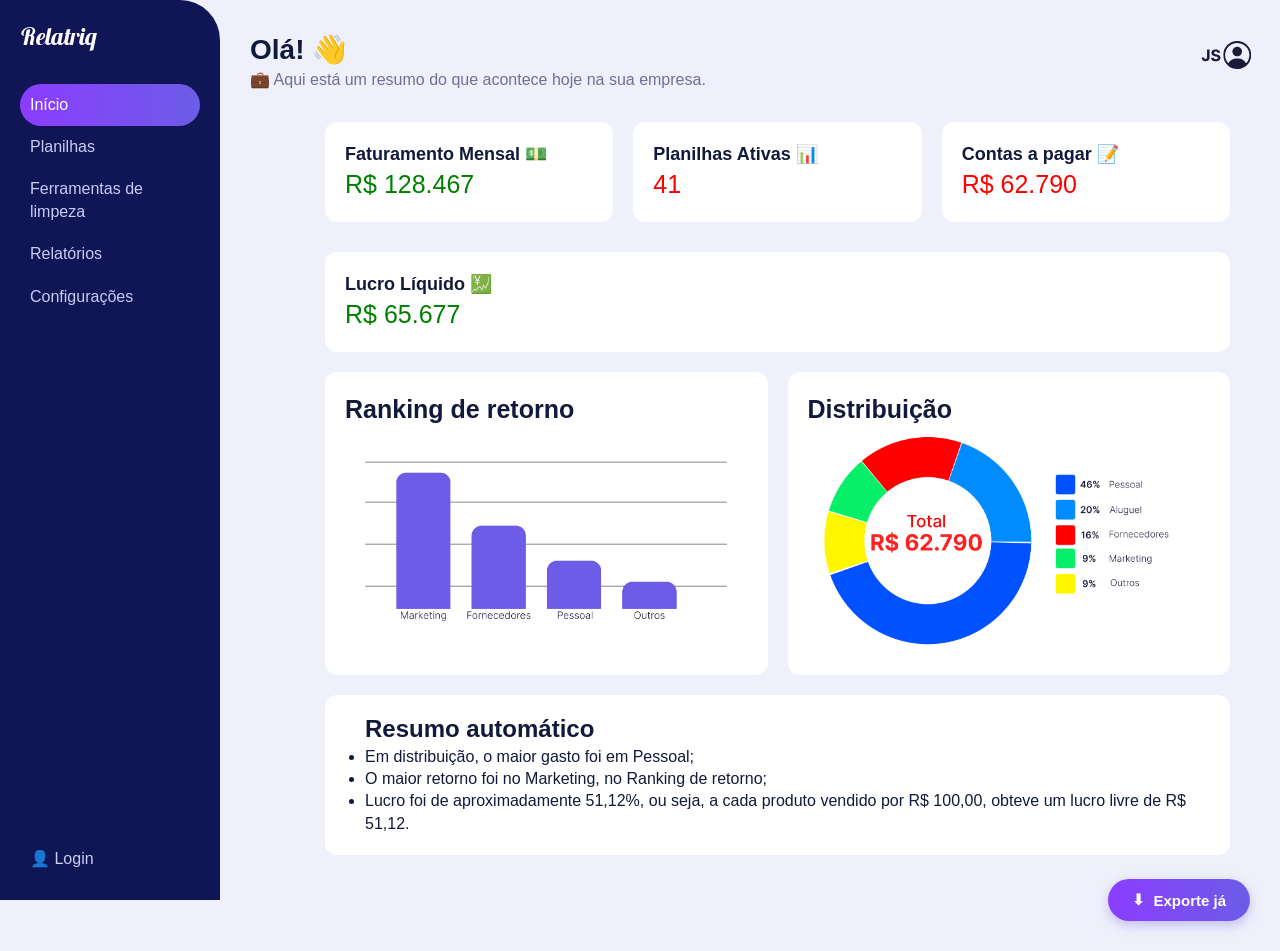
==== commit 1fb02ff7: "excluimos o  exportar" ====
--- a/index.html
+++ b/index.html
@@ -20,7 +20,6 @@
         <a href="planilhas.html">Planilhas</a>
         <a href="limpeza.html">Ferramentas de limpeza</a>
         <a href="relatorio.html">Relatórios</a>
-        <a href="exportar.html">Exportar</a>
         <a href="configuracoes.html">Configurações</a>
       </ul>
         <a href="#" class="login">👤 Login</a>
@@ -74,7 +73,7 @@
 
       <div class="caixaInfe">
         <div class="texto">
-        <h2>Resumo automático</h2><br>
+        <h2>Resumo automático</h2>
           <ul>
             <li> Em distribuição, o maior gasto foi em Pessoal;</li>
             <li> O maior retorno foi no Marketing, no Ranking de retorno;</li>
@@ -82,8 +81,12 @@
           </ul>
         </div>
       </div>
-      
-
+      <div class="botaoexportar">
+    <button type="button" id="btnExportar" class="btn-exportar">
+        <span aria-hidden="true">⬇</span>
+        Exporte já
+    </button>
+</div>
     </main>
   </body>
 </html>
--- a/CSS/inicio.css
+++ b/CSS/inicio.css
@@ -63,7 +63,7 @@
 
 .caixaInfe {
     background-color: white; /*Cor do fundo dos quadrados*/
-    width: 1440px; /*Largura fixa do quadrado*/
+    width: 1460px; /*Largura fixa do quadrado*/
     height: 140px; /*Altura fixa do quadrado*/
     padding: 20px; /*Aqui ajusta o tamanho do quadrado*/
     border-radius: 12px; /*Aqui é para deixar a borda arredondada*/
@@ -77,6 +77,7 @@
 .texto{ /*Aqui é para ajustar o texto do resumo automático*/
 
   margin-left: 20px; /*Aqui é a distância do texto para a esquerda*/
+  margin-top: -3px;
 
 }
 
@@ -139,12 +140,54 @@
   pointer-events: none;
 }
 
+/* ========== BOTÃO EXPORTAR ========== */
+
+/* A div só posiciona: empurra o botão para a direita */
+.botaoexportar {
+    display: flex;
+    justify-content: flex-end;
+    margin-top: 24px;
+}
+
+/* O botão em si */
+.btn-exportar {
+    display: inline-flex;
+    align-items: center;
+    gap: 8px;
+    background: linear-gradient(90deg, #8b3dff, #6c5ce7);
+    color: white;
+    border: none;
+    padding: 12px 24px;
+    border-radius: 999px;
+    font-size: 15px;
+    font-weight: bold;
+    cursor: pointer;
+    box-shadow: 0 4px 12px rgba(108, 92, 231, 0.35);
+    transition: transform 0.2s, box-shadow 0.2s;
+}
+
+/* Sobe um pouquinho ao passar o mouse */
+.btn-exportar:hover {
+    transform: translateY(-2px);
+    box-shadow: 0 6px 16px rgba(108, 92, 231, 0.45);
+}
+
+/* Desce ao clicar */
+.btn-exportar:active {
+    transform: translateY(0);
+}
+
+
 /* ==================================================================================================================================================
                                                                      ATENÇÃO:                                       
                                                         A PARTIR DAQUI É A RESPONSIVIDADE!!!!!
                                                                    FAVOR NÃO MEXER
    ================================================================================================================================================== */
 
+/* ==================================================================================================================================================
+                                                                     RESPONSIVIDADE
+   ================================================================================================================================================== */
+
 /* ---------- Menu hambúrguer: escondido no desktop ---------- */
 .menu-botao,
 .menu-fundo {
@@ -158,9 +201,29 @@
   pointer-events: none;
 }
 
+/* NOVO: imagens nunca passam do tamanho da caixa */
+.img {
+  max-width: 100%;
+  object-fit: contain;
+}
+
 
 /* ---------- Telas até 1600px (notebooks e monitores menores) ---------- */
 @media (max-width: 1600px) {
+
+  /* NOVO: serve de referência para o ícone de perfil */
+  .conteudo {
+    position: relative;
+  }
+
+  /* NOVO: ícone de perfil fixo no canto, sem margens gigantes */
+  .svgIcon {
+    position: absolute;
+    top: 20px;
+    right: 20px;
+    margin: 0;
+    height: 70px;
+  }
 
   .cards-container,
   .caixaSupe-fundo {
@@ -180,6 +243,14 @@
     width: auto;
     flex: 1 1 320px;
     max-width: 720px;
+    height: auto; /* AJUSTADO: a altura acompanha o conteúdo */
+  }
+
+  /* AJUSTADO: imagem se adapta à largura da caixa */
+  .img {
+    width: 100%;
+    height: auto;
+    max-height: 340px;
   }
 
   /* Caixa de baixo: deixa de ter 1440px fixos */
@@ -201,7 +272,6 @@
   .caixaSupe {
     flex: 1 1 100%;
     max-width: none;
-    height: 400px;
   }
 }
 
@@ -245,10 +315,6 @@
     z-index: 1000;
     transform: translateX(-100%);
     transition: transform 0.3s;
-  }
-
-  /* Garante que a gaveta tenha fundo e que os links apareçam */
-  .menu {
     display: block !important;
     visibility: visible !important;
     opacity: 1 !important;
@@ -330,6 +396,13 @@
     padding: 70px 20px 20px; /* espaço em cima para o botão do menu */
   }
 
+  /* NOVO: ícone de perfil alinhado com o botão do menu */
+  .svgIcon {
+    top: 12px;
+    right: 12px;
+    height: 44px;
+  }
+
   .cards-container,
   .caixaSupe-fundo,
   .caixaInfe {
@@ -344,13 +417,14 @@
     min-height: 100px;
   }
 
-  .caixaSupe {
-    height: 300px;
+  .img {
+    max-height: 220px; /* AJUSTADO */
   }
 
   /* No toque não existe "hover", e o aumento de 105% causaria rolagem lateral */
   .card:hover,
-  .caixaInfe:hover {
+  .caixaInfe:hover,
+  .caixaSupe:hover { /* NOVO: .caixaSupe estava faltando */
     scale: 100%;
   }
 
@@ -364,7 +438,7 @@
 @media (max-width: 480px) {
 
   .conteudo {
-    padding: 15px;
+    padding: 70px 15px 15px; /* AJUSTADO: mantém o espaço do botão do menu */
   }
 
   .card,
@@ -377,12 +451,30 @@
     font-size: 16px;
   }
 
+  .tilQua {
+    font-size: 20px; /* NOVO */
+  }
+
   .plan,
   .lin {
     font-size: 22px;
   }
 
-  .caixaSupe {
-    height: 250px;
-  }
-}
+  .img {
+    max-height: 170px; /* AJUSTADO */
+  }
+}
+
+/* Celular: botão na largura toda, fácil de tocar */
+@media (max-width: 480px) {
+
+    .botaoexportar {
+        justify-content: stretch;
+    }
+
+    .btn-exportar {
+        width: 100%;
+        justify-content: center;
+        min-height: 44px;
+    }
+}
--- a/CSS/main.css
+++ b/CSS/main.css
@@ -1,24 +1,52 @@
-/* Tira os espaços padrão do navegador */
+/* ================= BASE ================= */
+@import url("https://fonts.googleapis.com/css2?family=Lobster+Two:ital,wght@0,400;0,700;1,400;1,700&display=swap");
 * {
     margin: 0;
     padding: 0;
     box-sizing: border-box;
 }
-
-/* Fonte e cor de fundo da página */
+/* ===================  Fonte só do título Relatriq ======================*/
+.logo {
+    font-family: "Lobster Two", cursive;
+    font-weight: 700;       /* 400 = normal, 700 = negrito */
+    font-style: italic;     /* troque por italic para o estilo inclinado */
+}
+
 body {
     font-family: Arial, sans-serif;
     background-color: #eef1fb;
+    color: #111a3a;
+    line-height: 1.4;
     display: flex;
 }
 
-/* Menu lateral */
+img {
+    max-width: 100%;
+}
+
+button,
+select,
+input {
+    font-family: inherit;
+}
+
+h1 { font-size: 28px; }
+
+/* ================= MENU LATERAL (computador) ================= */
 .menu {
-    width: 220px;   
-    min-height: 100vh;
+    width: 220px;
+    flex-shrink: 0;
+    height: 100vh;
+    position: sticky;          /* o menu acompanha a rolagem */
+    top: 0;
+    align-self: flex-start;
+    overflow-y: auto;
     background-color: #0f1555;
     color: white;
     padding: 20px;
+    display: flex;
+    flex-direction: column;
+    border-top-right-radius: 40px;
 }
 
 .logo {
@@ -46,18 +74,8 @@
 }
 
 .menu a.ativo {
-    background-color: #6c5ce7;
+    background: linear-gradient(90deg, #8b3dff, #6c5ce7);
     color: white;
-}
-
-.menu {
-    display: flex;
-    flex-direction: column;
-    border-top-right-radius: 40px;
-}
-
-.menu a.ativo {
-    background: linear-gradient(90deg, #8b3dff, #6c5ce7);
     border-radius: 999px;
 }
 
@@ -65,9 +83,11 @@
 .menu .login {
     margin-top: auto;
 }
-/* Área do conteúdo */
+
+/* ================= CONTEÚDO ================= */
 .conteudo {
     flex: 1;
+    min-width: 0;              /* deixa o conteúdo encolher sem estourar a tela */
     padding: 30px;
 }
 
@@ -76,19 +96,30 @@
     margin-bottom: 20px;
 }
 
-/* Caixa branca */
-
-
-/* Cabeçalho de página */
+/* Caixa branca (usada em todas as páginas) */
+.caixa {
+    background-color: white;
+    padding: 20px;
+    border-radius: 12px;
+    margin-top: 20px;
+}
+
+.caixa h2 {
+    margin-bottom: 12px;
+}
+
+/* Cabeçalho de página: título à esquerda, botões à direita */
 .topo-pagina {
     display: flex;
     justify-content: space-between;
     align-items: center;
+    gap: 12px;
     margin-bottom: 20px;
 }
 
-/* Botões */
+/* ================= BOTÕES ================= */
 .botao {
+    display: inline-block;
     background-color: #6c5ce7;
     color: white;
     border: none;
@@ -96,6 +127,7 @@
     border-radius: 8px;
     cursor: pointer;
     font-size: 14px;
+    text-decoration: none;
 }
 
 .botao:hover {
@@ -114,7 +146,7 @@
     flex-wrap: wrap;
 }
 
-/* Tabelas */
+/* ================= TABELAS ================= */
 table {
     width: 100%;
     border-collapse: collapse;
@@ -134,6 +166,12 @@
     border-bottom: 1px solid #eef1fb;
 }
 
+/* Tabela larga ganha barra de rolagem em vez de estourar a página */
+.rolagem {
+    overflow-x: auto;
+}
+
+/* ================= TEXTOS E CAMPOS ================= */
 .status {
     background-color: #d7f5e3;
     color: #15803d;
@@ -148,6 +186,18 @@
     margin-top: 12px;
 }
 
+.erro {
+    color: #b91c1c;
+    font-size: 14px;
+    margin-top: 12px;
+}
+
+.vazio {
+    color: #6b7194;
+    font-size: 14px;
+    margin-top: 12px;
+}
+
 select {
     padding: 8px;
     border: 1px solid #e1e5f5;
@@ -155,3 +205,179 @@
     background-color: white;
 }
 
+/* Acessibilidade: contorno visível ao navegar pelo teclado */
+a:focus-visible,
+button:focus-visible,
+select:focus-visible,
+input:focus-visible,
+label:focus-visible {
+    outline: 3px solid #8b3dff;
+    outline-offset: 2px;
+}
+
+.menu a:focus-visible {
+    outline-color: white;
+}
+
+/* ================= MENU HAMBÚRGUER: escondido no computador ================= */
+.menu-botao,
+.menu-fundo {
+    display: none;
+}
+
+.menu-toggle {
+    position: fixed;
+    opacity: 0;
+    pointer-events: none;
+}
+
+/* ================= RESPONSIVO ================= */
+
+/* ----- Tablet: até 1100px ----- */
+@media (max-width: 1100px) {
+
+    .menu {
+        width: 190px;
+        padding: 16px;
+    }
+
+    .conteudo {
+        padding: 24px;
+    }
+}
+
+/* ----- Até 768px: menu vira hambúrguer ----- */
+@media (max-width: 768px) {
+
+    /* Botão ☰ no canto da tela */
+    .menu-botao {
+        display: flex;
+        position: fixed;
+        top: 12px;
+        left: 12px;
+        z-index: 1100;
+        width: 44px;
+        height: 44px;
+        align-items: center;
+        justify-content: center;
+        border-radius: 10px;
+        background-color: #8b3dff;
+        color: white;
+        font-size: 26px;
+        line-height: 1;
+        cursor: pointer;
+        transition: left 0.3s;
+    }
+
+    .menu-botao::before {
+        content: "\2630";        /* ☰ */
+    }
+
+    /* O menu vira uma gaveta escondida à esquerda */
+    .menu {
+        position: fixed;
+        top: 0;
+        left: 0;
+        width: min(280px, 80vw);
+        height: 100vh;
+        z-index: 1000;
+        border-radius: 0;
+        padding: 20px 16px;
+        transform: translateX(-100%);
+        visibility: hidden;
+        transition: transform 0.3s, visibility 0.3s;
+    }
+
+    /* Fundo escuro atrás do menu aberto (clicar fecha) */
+    .menu-fundo {
+        display: block;
+        position: fixed;
+        inset: 0;
+        z-index: 900;
+        background-color: rgba(0, 0, 0, 0.5);
+        opacity: 0;
+        pointer-events: none;
+        transition: opacity 0.3s;
+    }
+
+    /* Menu aberto */
+    .menu-toggle:checked ~ .menu {
+        transform: translateX(0);
+        visibility: visible;
+    }
+
+    .menu-toggle:checked ~ .menu-fundo {
+        opacity: 1;
+        pointer-events: auto;
+    }
+
+    .menu-toggle:checked ~ .menu-botao {
+        left: calc(min(280px, 80vw) - 56px);
+    }
+
+    .menu-toggle:checked ~ .menu-botao::before {
+        content: "\2715";        /* ✕ */
+    }
+
+    .menu-toggle:focus-visible ~ .menu-botao {
+        outline: 3px solid white;
+        outline-offset: 2px;
+        box-shadow: 0 0 0 5px #8b3dff;
+    }
+
+    /* Conteúdo ocupa a tela toda, com espaço em cima para o botão ☰ */
+    .conteudo {
+        width: 100%;
+        padding: 70px 20px 20px;
+    }
+}
+
+/* ----- Celular: até 650px ----- */
+@media (max-width: 650px) {
+
+    h1 { font-size: 24px; }
+
+    /* Título em cima, botões embaixo */
+    .topo-pagina {
+        flex-direction: column;
+        align-items: flex-start;
+    }
+
+    /* Alvos de toque maiores (mais fáceis de acertar com o dedo) */
+    .botao {
+        min-height: 44px;
+    }
+
+    select {
+        min-height: 44px;
+        font-size: 16px;       /* evita o zoom automático do iPhone */
+    }
+}
+
+/* ----- Celular pequeno: até 480px ----- */
+@media (max-width: 480px) {
+
+    .conteudo {
+        padding: 70px 14px 14px;
+    }
+
+    .caixa {
+        padding: 16px;
+    }
+
+    /* Botões dos grupos ocupam a linha toda */
+    .grupo-botoes .botao {
+        flex: 1 1 100%;
+        text-align: center;
+    }
+}
+
+/* Para quem prefere sem animações */
+@media (prefers-reduced-motion: reduce) {
+
+    .menu,
+    .menu-fundo,
+    .menu-botao {
+        transition: none;
+    }
+}
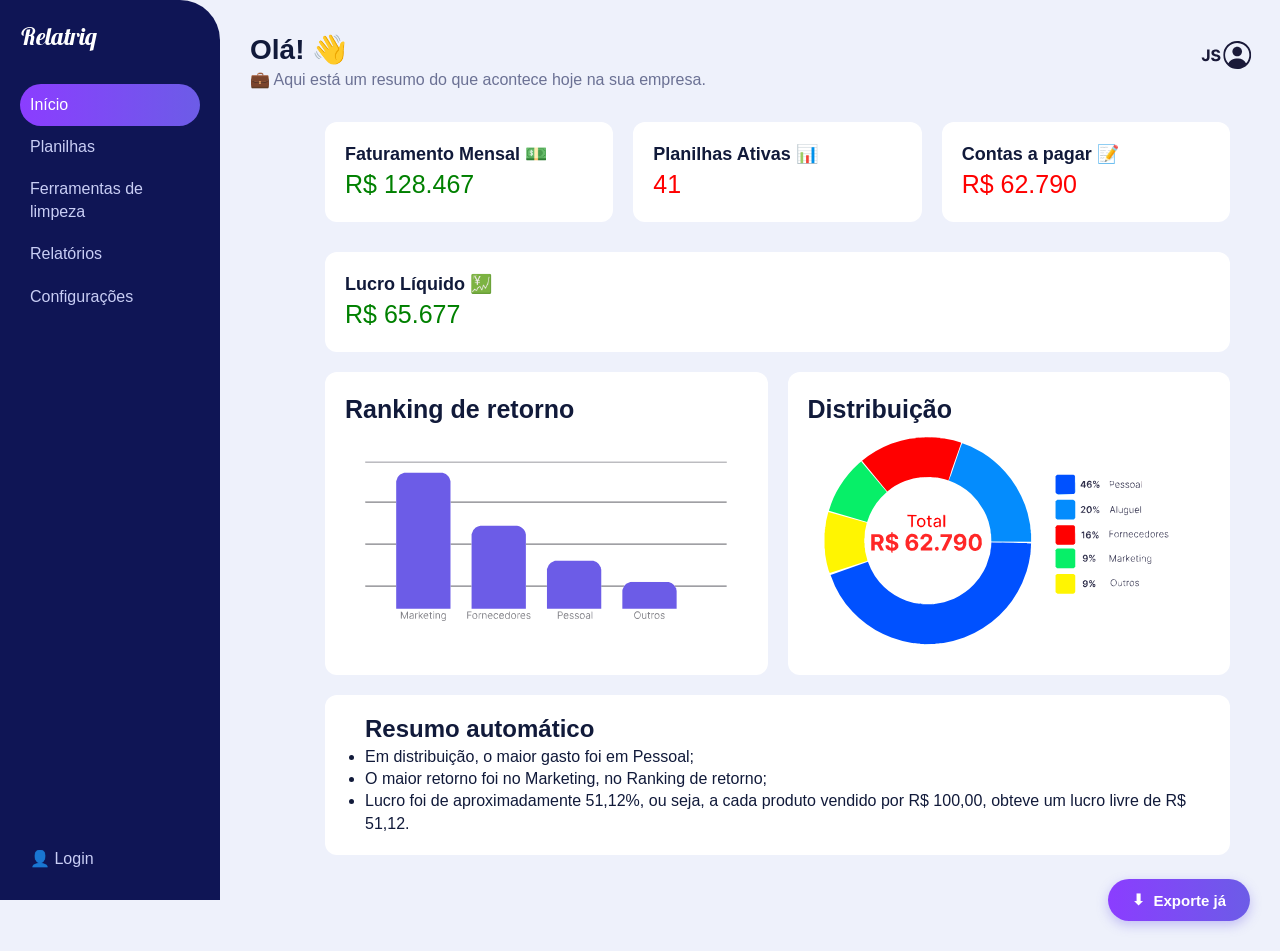
==== commit 3cf961a8: "pra garantir" ====
--- a/index.html
+++ b/index.html
@@ -4,13 +4,17 @@
     <meta charset="UTF-8" />
     <meta name="viewport" content="width=device-width, initial-scale=1.0" />
     <title>Relatriq - Início</title>
-    <link rel="stylesheet" href="CSS/inicio.css"/>
-    <link rel="stylesheet" href="CSS/main.css"/>
+    <link rel="stylesheet" href="CSS/inicio.css" />
+    <link rel="stylesheet" href="CSS/main.css" />
   </head>
 
   <body>
-
-    <input type="checkbox" id="menu-toggle" class="menu-toggle" aria-label="Abrir menu" />
+    <input
+      type="checkbox"
+      id="menu-toggle"
+      class="menu-toggle"
+      aria-label="Abrir menu"
+    />
     <label for="menu-toggle" class="menu-botao" aria-hidden="true"></label>
     <label for="menu-toggle" class="menu-fundo" aria-hidden="true"></label>
     <aside class="menu">
@@ -21,8 +25,9 @@
         <a href="limpeza.html">Ferramentas de limpeza</a>
         <a href="relatorio.html">Relatórios</a>
         <a href="configuracoes.html">Configurações</a>
+  
       </ul>
-        <a href="#" class="login">👤 Login</a>
+      <a href="#" class="login">👤 Login</a>
     </aside>
 
     <main class="conteudo">
@@ -32,61 +37,75 @@
       </p>
 
       <div>
-        <img src="assets/JS.svg" alt="Imagem do perfil do usuario" class="svgIcon">
+        <img
+          src="assets/JS.svg"
+          alt="Imagem do perfil do usuario"
+          class="svgIcon"
+        />
       </div>
 
       <div class="cards-container">
-          <div class="card">
-            <p class="tilPrinc">Faturamento Mensal 💵</p>
-            <p class="plan">R$ 128.467</p>
-          </div>
+        <div class="card">
+          <p class="tilPrinc">Faturamento Mensal 💵</p>
+          <p class="plan">R$ 128.467</p>
+        </div>
 
-          <div class="card">
-            <p class="tilPrinc">Planilhas Ativas 📊</p>
-            <p class="lin">41</p>
-          </div>
+        <div class="card">
+          <p class="tilPrinc">Planilhas Ativas 📊</p>
+          <p class="lin">41</p>
+        </div>
 
-          <div class="card">
-            <p class="tilPrinc">Contas a pagar 📝</p>
-            <p class="lin">R$ 62.790</p>
-          </div>
+        <div class="card">
+          <p class="tilPrinc">Contas a pagar 📝</p>
+          <p class="lin">R$ 62.790</p>
+        </div>
 
-          <div class="card">
-            <p class="tilPrinc">Lucro Líquido 💹</p>
-            <p class="plan">R$ 65.677</p>
-          </div>
+        <div class="card">
+          <p class="tilPrinc">Lucro Líquido 💹</p>
+          <p class="plan">R$ 65.677</p>
+        </div>
       </div>
-
-
 
       <div class="caixaSupe-fundo">
         <div class="caixaSupe">
           <p class="tilQua">Ranking de retorno</p>
-          <img src="assets/Ranking_de_retorno.png" alt="Imagem provisoria de gravico de colunas" class="img">
+          <img
+            src="assets/Ranking_de_retorno.svg"
+            alt="Imagem provisoria de grafico de colunas"
+            class="img"
+          />
         </div>
 
         <div class="caixaSupe">
           <p class="tilQua">Distribuição</p>
-          <img src="assets/Grafico_provisorio.png" alt="Imagem provisoria de grafico de pizza" class="img">
+          <img
+            src="assets/pizza.svg"
+            alt="Imagem provisoria de grafico de pizza"
+            class="img"
+          />
         </div>
-     </div>
+      </div>
 
       <div class="caixaInfe">
         <div class="texto">
-        <h2>Resumo automático</h2>
+          <h2>Resumo automático</h2>
           <ul>
-            <li> Em distribuição, o maior gasto foi em Pessoal;</li>
-            <li> O maior retorno foi no Marketing, no Ranking de retorno;</li>
-            <li> Lucro foi de aproximadamente 51,12%, ou seja, a cada produto vendido por R$ 100,00, obteve um lucro livre de R$ 51,12.</li>
+            <li>Em distribuição, o maior gasto foi em Pessoal;</li>
+            <li>O maior retorno foi no Marketing, no Ranking de retorno;</li>
+            <li>
+              Lucro foi de aproximadamente 51,12%, ou seja, a cada produto
+              vendido por R$ 100,00, obteve um lucro livre de R$ 51,12.
+            </li>
           </ul>
         </div>
       </div>
       <div class="botaoexportar">
-    <button type="button" id="btnExportar" class="btn-exportar">
-        <span aria-hidden="true">⬇</span>
-        Exporte já
-    </button>
-</div>
+        <button type="button" id="btnExportar" class="btn-exportar">
+          <span aria-hidden="true">⬇</span>
+          Exporte já
+        </button>
+      </div>
     </main>
+     <script src="JS/main.js"></script>
   </body>
 </html>
--- a/CSS/inicio.css
+++ b/CSS/inicio.css
@@ -65,10 +65,10 @@
     background-color: white; /*Cor do fundo dos quadrados*/
     width: 1460px; /*Largura fixa do quadrado*/
     height: 140px; /*Altura fixa do quadrado*/
-    padding: 20px; /*Aqui ajusta o tamanho do quadrado*/
+    padding: 20px; /*Aqui ajusta o tamanho  do quadrado*/
     border-radius: 12px; /*Aqui é para deixar a borda arredondada*/
     margin-top: 20px; /*Aqui é a distância dos quadrados (de cima para baixo)*/
-    margin-left: 75px; /*Aqui é a distância do quadrado para a esquerda*/
+    margin-left: 75px; /*Aqui é a distância doquadrado para a esquerda*/
      transition: 0.5s; /*Aqui é para deixar o quadrado mais suave quando passar o mouse por cima*/
 }
 
